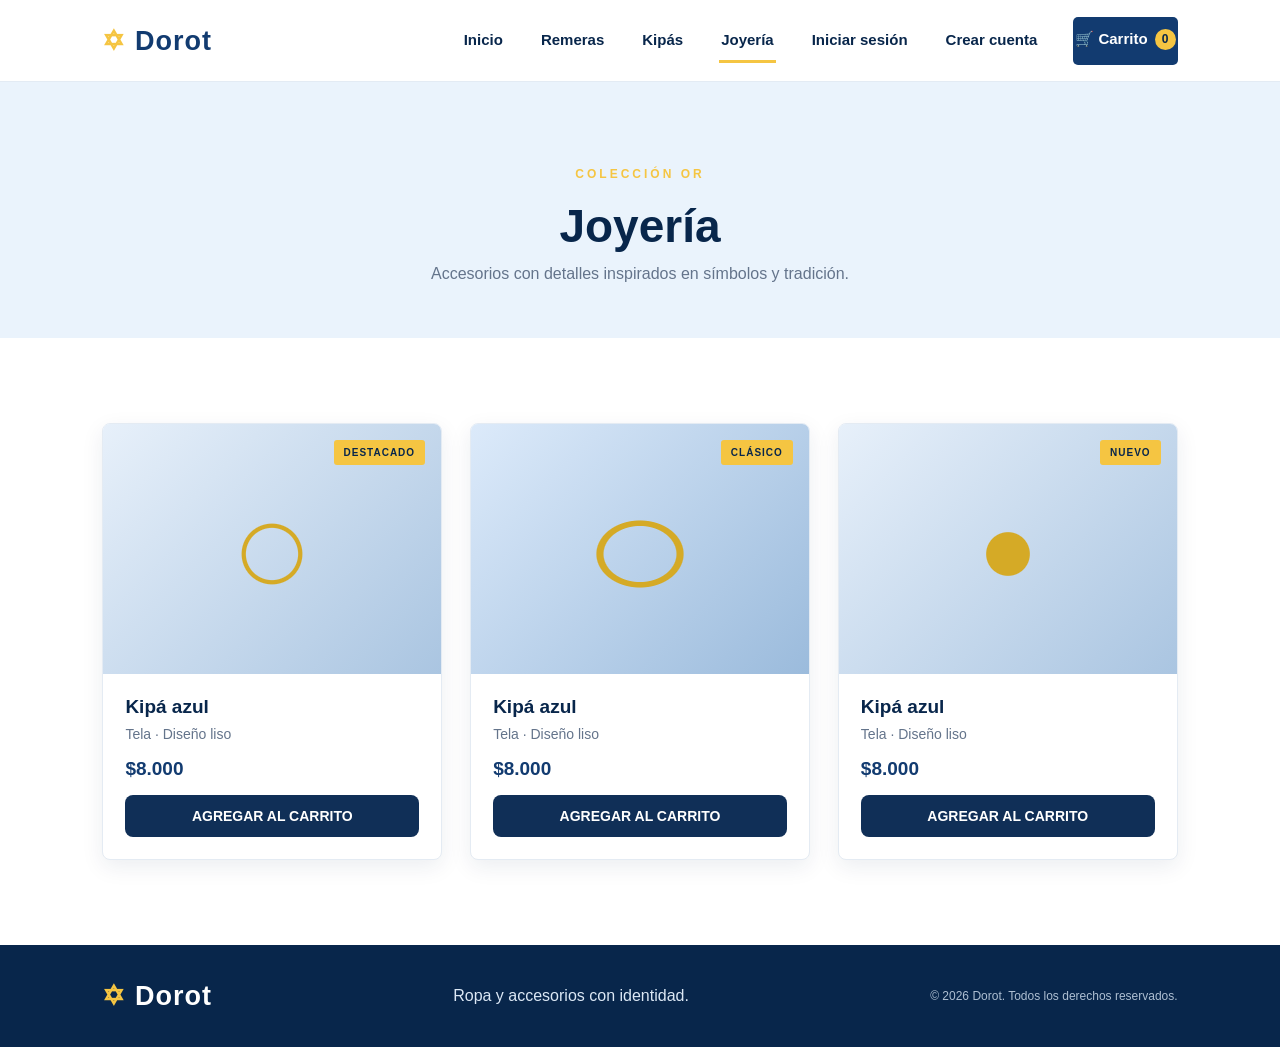
==== joyeria.html @ 9e20cc82 "Add files via upload" ====
<!DOCTYPE html>
<html lang="es">
<head>
    <meta charset="UTF-8">
    <meta name="viewport" content="width=device-width, initial-scale=1.0">
    <title>Joyería | Dorot</title>
    <link rel="stylesheet" href="style.css">
</head>
<body>
    <header class="encabezado">
    <a class="logo" href="index.php">✡ Dorot</a>

    <nav class="navegacion">
        <a href="index.php">Inicio</a>
        <a href="remeras.html">Remeras</a>
        <a href="kipas.html">Kipás</a>
        <a class="activo" href="joyeria.html">Joyería</a>
        <a href="login.php">Iniciar sesión</a>
        <a href="registro.php">Crear cuenta</a>

        <a href="#" class="boton-carrito"
        onclick="abrirCarrito(); return false;">
            🛒 Carrito
            <span class="contador-carrito" id="contador-carrito">0</span>
        </a>
    </nav>
</header>
    <main>
        <section class="cabecera-pagina">
            <p class="etiqueta">COLECCIÓN OR</p>
            <h1>Joyería</h1>
            <p>Accesorios con detalles inspirados en símbolos y tradición.</p>
        </section>
        <section class="productos">
            <div class="grilla-productos">
                <article class="tarjeta-producto">
                    <div class="producto-imagen imagen-joya-1"><span>DESTACADO</span></div>
                    <div class="producto-info">
    <h2>Kipá azul</h2>
    <p>Tela · Diseño liso</p>
    <strong>$8.000</strong>

    <button class="boton-agregar"
        onclick="agregarAlCarrito('Kipá azul', 8000)">
        AGREGAR AL CARRITO
    </button>
</div>
                </article>
                <article class="tarjeta-producto">
                    <div class="producto-imagen imagen-joya-2"><span>CLÁSICO</span></div>
                   <div class="producto-info">
    <h2>Kipá azul</h2>
    <p>Tela · Diseño liso</p>
    <strong>$8.000</strong>

    <button class="boton-agregar"
        onclick="agregarAlCarrito('Kipá azul', 8000)">
        AGREGAR AL CARRITO
    </button>
</div>
                </article>
                <article class="tarjeta-producto">
                    <div class="producto-imagen imagen-joya-3"><span>NUEVO</span></div>
                <div class="producto-info">
                <h2>Kipá azul</h2>
                <p>Tela · Diseño liso</p>
                <strong>$8.000</strong>

    <button class="boton-agregar"
        onclick="agregarAlCarrito('Kipá azul', 8000)">
        AGREGAR AL CARRITO
    </button>
</div>
                </article>
            </div>
        </section>
    </main>
    <footer class="pie"><a class="logo" href="index.html">✡ Dorot</a><p>Ropa y accesorios con identidad.</p><span>© 2026 Dorot. Todos los derechos reservados.</span></footer>
    <!-- ACÁ TERMINA EL CONTENIDO DE TU PÁGINA -->

    <div class="carrito-fondo" id="carrito-fondo"
     onclick="cerrarCarrito()"></div>

<aside class="carrito-panel" id="carrito-panel">

    <div class="carrito-encabezado">
        <h2>Mi carrito</h2>

        <button class="carrito-cerrar"
                onclick="cerrarCarrito()">
            &times;
        </button>
    </div>

    <div id="carrito-productos"></div>

    <div class="carrito-resumen">
        <div class="carrito-total-fila">
            <span>Total:</span>
            <span id="carrito-total">$0</span>
        </div>

        <button class="carrito-comprar"
                onclick="finalizarCompra()">
            FINALIZAR COMPRA
        </button>

        <button class="carrito-vaciar"
                onclick="vaciarCarrito()">
            Vaciar carrito
        </button>
    </div>

</aside>

<script src="carrito.js"></script>
</body>
</html>
---- style.css ----
/* PALETA: azul, blanco y pequeños detalles amarillos */
:root {
    --azul: #123b70;
    --azul-oscuro: #08264b;
    --azul-claro: #eaf3fc;
    --blanco: #ffffff;
    --amarillo: #f5c542;
    --texto: #18304d;
    --gris: #64748b;
}

* {
    margin: 0;
    padding: 0;
    box-sizing: border-box;
}

html { scroll-behavior: smooth; }

body {
    font-family: Arial, Helvetica, sans-serif;
    color: var(--texto);
    background: var(--blanco);
}

.encabezado {
    width: 100%;
    min-height: 82px;
    padding: 0 8%;
    display: flex;
    align-items: center;
    justify-content: space-between;
    background: var(--blanco);
    border-bottom: 1px solid #e3ebf4;
    position: sticky;
    top: 0;
    z-index: 10;
}

.logo {
    color: var(--azul);
    text-decoration: none;
    font-size: 27px;
    font-weight: 800;
    letter-spacing: 1px;
}

.logo:first-letter { color: var(--amarillo); }

.navegacion {
    display: flex;
    align-items: center;
    gap: 34px;
}

.navegacion a {
    color: var(--azul-oscuro);
    text-decoration: none;
    font-size: 15px;
    font-weight: 600;
    padding: 12px 2px;
    border-bottom: 3px solid transparent;
    transition: color .25s, border-color .25s, transform .25s;
}

.navegacion a:hover {
    color: var(--azul);
    border-bottom-color: var(--amarillo);
    transform: translateY(-2px);
}

.navegacion a.activo { border-bottom-color: var(--amarillo); }

.portada {
    min-height: 480px;
    padding: 110px 10%;
    display: flex;
    flex-direction: column;
    align-items: flex-start;
    justify-content: center;
    color: var(--blanco);
    background: linear-gradient(115deg, var(--azul-oscuro), var(--azul));
}

.etiqueta {
    color: var(--amarillo);
    font-size: 12px;
    font-weight: 800;
    letter-spacing: 3px;
    margin-bottom: 18px;
}

.portada h1 {
    max-width: 700px;
    font-size: clamp(42px, 7vw, 76px);
    line-height: 1.05;
    margin-bottom: 20px;
}

.descripcion {
    max-width: 540px;
    color: #e1ebf7;
    font-size: 18px;
    line-height: 1.7;
    margin-bottom: 30px;
}

.boton {
    display: inline-block;
    padding: 14px 24px;
    color: var(--azul-oscuro);
    background: var(--amarillo);
    text-decoration: none;
    font-weight: 800;
    border-radius: 4px;
    transition: transform .25s, background .25s;
}

.boton:hover {
    background: #ffda68;
    transform: translateY(-3px);
}

.secciones, .productos {
    padding: 85px 8%;
}

.titulo-seccion { text-align: center; margin-bottom: 42px; }
.titulo-seccion h2, .cabecera-pagina h1 {
    color: var(--azul-oscuro);
    font-size: clamp(32px, 5vw, 46px);
    margin-bottom: 12px;
}
.titulo-seccion p:not(.etiqueta) { color: var(--gris); }

.grilla {
    display: grid;
    grid-template-columns: repeat(3, 1fr);
    gap: 24px;
}

.tarjeta {
    min-height: 310px;
    border-radius: 8px;
    overflow: hidden;
    text-decoration: none;
    box-shadow: 0 8px 25px rgba(8, 38, 75, .10);
}

.categoria {
    display: flex;
    align-items: flex-end;
    padding: 28px;
    color: var(--blanco);
    background: linear-gradient(145deg, #2e6298, #0b2c54);
    transition: transform .3s, box-shadow .3s;
}

.categoria-kipas { background: linear-gradient(145deg, #477eae, #123b70); }
.categoria-joyeria { background: linear-gradient(145deg, #315b86, #092748); }

.categoria:hover {
    transform: translateY(-9px);
    box-shadow: 0 16px 32px rgba(8, 38, 75, .2);
}

.categoria-contenido span {
    color: var(--amarillo);
    font-size: 11px;
    font-weight: 800;
    letter-spacing: 2px;
}
.categoria-contenido h3 { font-size: 31px; margin: 12px 0; }
.categoria-contenido p { color: #e2ebf5; margin-bottom: 24px; }
.categoria-contenido strong { color: var(--amarillo); }

.cabecera-pagina {
    padding: 85px 8% 55px;
    text-align: center;
    background: var(--azul-claro);
}
.cabecera-pagina p:last-child { color: var(--gris); font-size: 16px; }

.grilla-productos {
    display: grid;
    grid-template-columns: repeat(3, 1fr);
    gap: 28px;
}

.tarjeta-producto {
    overflow: hidden;
    border: 1px solid #e4ebf3;
    border-radius: 8px;
    background: var(--blanco);
    box-shadow: 0 7px 22px rgba(8, 38, 75, .08);
    transition: transform .25s, box-shadow .25s;
}
.tarjeta-producto:hover {
    transform: translateY(-6px);
    box-shadow: 0 14px 28px rgba(8, 38, 75, .14);
}

.producto-imagen {
    height: 250px;
    padding: 16px;
    display: flex;
    align-items: flex-start;
    justify-content: flex-end;
    background-color: var(--azul-claro);
    background-image: radial-gradient(circle at 50% 48%, #ffffff 0 20%, transparent 20.5%), linear-gradient(135deg, #dceafa, #a9c6e4);
}
.producto-imagen span {
    padding: 7px 10px;
    border-radius: 3px;
    color: var(--azul-oscuro);
    background: var(--amarillo);
    font-size: 10px;
    font-weight: 800;
    letter-spacing: 1px;
}
.imagen-remera-2 { background-image: radial-gradient(circle at 50% 48%, #ffffff 0 22%, transparent 22.5%), linear-gradient(135deg, #c9dff3, #8fb2d8); }
.imagen-remera-3 { background-image: radial-gradient(circle at 50% 48%, #123b70 0 22%, transparent 22.5%), linear-gradient(135deg, #e7f0fa, #aac5e1); }
.imagen-kipa-1 { background-image: radial-gradient(ellipse at 50% 55%, #123b70 0 24%, transparent 24.5%), linear-gradient(135deg, #e7f0fa, #aac5e1); }
.imagen-kipa-2 { background-image: radial-gradient(ellipse at 50% 55%, #315b86 0 24%, transparent 24.5%), linear-gradient(135deg, #dceafa, #9bbbdc); }
.imagen-kipa-3 { background-image: radial-gradient(ellipse at 50% 55%, #08264b 0 24%, transparent 24.5%), linear-gradient(135deg, #e7f0fa, #aac5e1); }
.imagen-joya-1 { background-image: radial-gradient(circle at 50% 52%, transparent 0 12%, #d5aa26 12.5% 14%, transparent 14.5%), linear-gradient(135deg, #e7f0fa, #aac5e1); }
.imagen-joya-2 { background-image: radial-gradient(ellipse at 50% 52%, transparent 0 15%, #d5aa26 15.5% 18%, transparent 18.5%), linear-gradient(135deg, #dceafa, #9bbbdc); }
.imagen-joya-3 { background-image: radial-gradient(circle at 50% 52%, #d5aa26 0 10%, transparent 10.5%), linear-gradient(135deg, #e7f0fa, #aac5e1); }

.producto-info { padding: 22px; }
.producto-info h2 { color: var(--azul-oscuro); font-size: 19px; margin-bottom: 8px; }
.producto-info p { color: var(--gris); font-size: 14px; margin-bottom: 16px; }
.producto-info strong { color: var(--azul); font-size: 19px; }

.pie {
    padding: 35px 8%;
    display: flex;
    align-items: center;
    justify-content: space-between;
    gap: 18px;
    flex-wrap: wrap;
    color: #dce8f5;
    background: var(--azul-oscuro);
}
.pie .logo { color: var(--blanco); }
.pie p { color: #dce8f5; }
.pie span { color: #aebfd2; font-size: 12px; }


.auth-contenedor {
    min-height: 75vh;
    padding: 60px 20px;
    display: flex;
    align-items: center;
    justify-content: center;
    background: var(--azul-claro);
}

.auth-caja {
    width: 100%;
    max-width: 460px;
    padding: 40px;
    background: var(--blanco);
    border-radius: 10px;
    box-shadow: 0 8px 30px rgba(8, 38, 75, 0.12);
    display: flex;
    flex-direction: column;
}

.auth-caja h1 {
    color: var(--azul-oscuro);
    font-size: 32px;
    margin-bottom: 10px;
}

.auth-descripcion {
    color: var(--gris);
    font-size: 14px;
    margin-bottom: 28px;
    line-height: 1.6;
}

.auth-caja label {
    color: var(--azul-oscuro);
    font-size: 14px;
    font-weight: bold;
    margin-bottom: 8px;
}

.auth-caja input {
    width: 100%;
    padding: 13px;
    margin-bottom: 20px;
    border: 1px solid #ccd9e8;
    border-radius: 5px;
    outline: none;
    font-size: 14px;
}

.auth-caja input:focus {
    border-color: var(--azul);
    box-shadow: 0 0 0 3px rgba(18, 59, 112, 0.10);
}

.auth-boton {
    width: 100%;
    padding: 14px;
    margin-top: 5px;
    background: var(--azul);
    color: white;
    border: none;
    border-radius: 5px;
    font-size: 15px;
    font-weight: bold;
    cursor: pointer;
    transition: .3s;
}

.auth-boton:hover {
    background: var(--azul-oscuro);
    border-bottom: 3px solid var(--amarillo);
}

.auth-enlace {
    margin-top: 25px;
    text-align: center;
    color: var(--gris);
    font-size: 14px;
}

.auth-enlace a {
    color: var(--azul);
    font-weight: bold;
    text-decoration: none;
}

.auth-enlace a:hover {
    color: #c69b19;
}

/* =====================================
   CARRITO LATERAL - DOROT
===================================== */

/* Fondo oscuro */
.carrito-fondo {
    position: fixed;
    inset: 0;
    background: rgba(0, 0, 0, 0.5);
    opacity: 0;
    visibility: hidden;
    transition: 0.3s;
    z-index: 100;
}

.carrito-fondo.activo {
    opacity: 1;
    visibility: visible;
}

/* Panel lateral */
.carrito-panel {
    position: fixed;
    top: 0;
    right: -450px;
    width: 420px;
    max-width: 100%;
    height: 100vh;
    background: white;
    z-index: 101;
    display: flex;
    flex-direction: column;
    transition: right 0.35s ease;
    box-shadow: -5px 0 25px rgba(0, 0, 0, 0.15);
}

.carrito-panel.activo {
    right: 0;
}

/* Encabezado */
.carrito-encabezado {
    padding: 24px;
    background: var(--azul);
    color: white;
    display: flex;
    justify-content: space-between;
    align-items: center;
}

.carrito-encabezado h2 {
    font-size: 23px;
}

.carrito-cerrar {
    background: none;
    border: none;
    color: white;
    font-size: 28px;
    cursor: pointer;
}

/* Productos */
#carrito-productos {
    flex: 1;
    padding: 20px;
    overflow-y: auto;
}

.carrito-producto {
    display: flex;
    gap: 15px;
    padding: 18px 0;
    border-bottom: 1px solid #e4ebf3;
}

.carrito-producto-imagen {
    width: 85px;
    min-width: 85px;
    height: 85px;
    display: flex;
    align-items: center;
    justify-content: center;
    background: var(--azul-claro);
    color: var(--azul);
    font-size: 30px;
    border-radius: 6px;
}

.carrito-info {
    flex: 1;
}

.carrito-info h3 {
    color: var(--azul-oscuro);
    font-size: 16px;
    margin-bottom: 7px;
}

.carrito-info p {
    color: var(--azul);
    font-weight: bold;
    margin-bottom: 10px;
}

.carrito-cantidad {
    display: flex;
    align-items: center;
    gap: 12px;
    margin-bottom: 8px;
}

.carrito-cantidad button {
    width: 27px;
    height: 27px;
    border: none;
    background: var(--azul-claro);
    color: var(--azul);
    font-size: 18px;
    cursor: pointer;
    border-radius: 4px;
}

.carrito-cantidad button:hover {
    background: var(--amarillo);
}

.eliminar-producto {
    border: none;
    background: none;
    color: #c0392b;
    cursor: pointer;
    font-size: 12px;
}

.carrito-vacio {
    text-align: center;
    padding: 55px 10px;
    color: var(--gris);
}

.carrito-vacio p {
    font-size: 19px;
    font-weight: bold;
    margin-bottom: 10px;
}

/* Resumen */
.carrito-resumen {
    padding: 24px;
    border-top: 1px solid #e4ebf3;
}

.carrito-total-fila {
    display: flex;
    justify-content: space-between;
    color: var(--azul-oscuro);
    font-size: 20px;
    font-weight: bold;
    margin-bottom: 20px;
}

.carrito-comprar {
    width: 100%;
    padding: 15px;
    background: var(--azul);
    color: white;
    border: none;
    border-radius: 5px;
    font-weight: bold;
    cursor: pointer;
    transition: 0.3s;
}

.carrito-comprar:hover {
    background: var(--azul-oscuro);
    border-bottom: 3px solid var(--amarillo);
}

.carrito-vaciar {
    width: 100%;
    margin-top: 12px;
    padding: 10px;
    background: white;
    color: var(--gris);
    border: 1px solid #ccd9e8;
    border-radius: 5px;
    cursor: pointer;
}

/* Botón del menú */
.boton-carrito {
    display: inline-flex;
    align-items: center;
    gap: 7px;
    padding: 9px 13px;
    background: var(--azul);
    color: white !important;
    border-radius: 5px;
    text-decoration: none;
    font-weight: bold;
    cursor: pointer;
}

.boton-carrito:hover {
    background: var(--azul-oscuro);
}

.contador-carrito {
    background: var(--amarillo);
    color: var(--azul-oscuro);
    border-radius: 50%;
    min-width: 21px;
    height: 21px;
    display: inline-flex;
    align-items: center;
    justify-content: center;
    font-size: 12px;
}
.boton-agregar {
    width: 100%;
    padding: 13px;
    margin-top: 15px;
    background-color: #102f57;
    color: white;
    border: none;
    border-radius: 8px;
    font-size: 14px;
    font-weight: bold;
    cursor: pointer;
    transition: 0.3s;
}

.boton-agregar:hover {
    background-color: #f5c542;
    color: #102f57;
    transform: translateY(-2px);
}
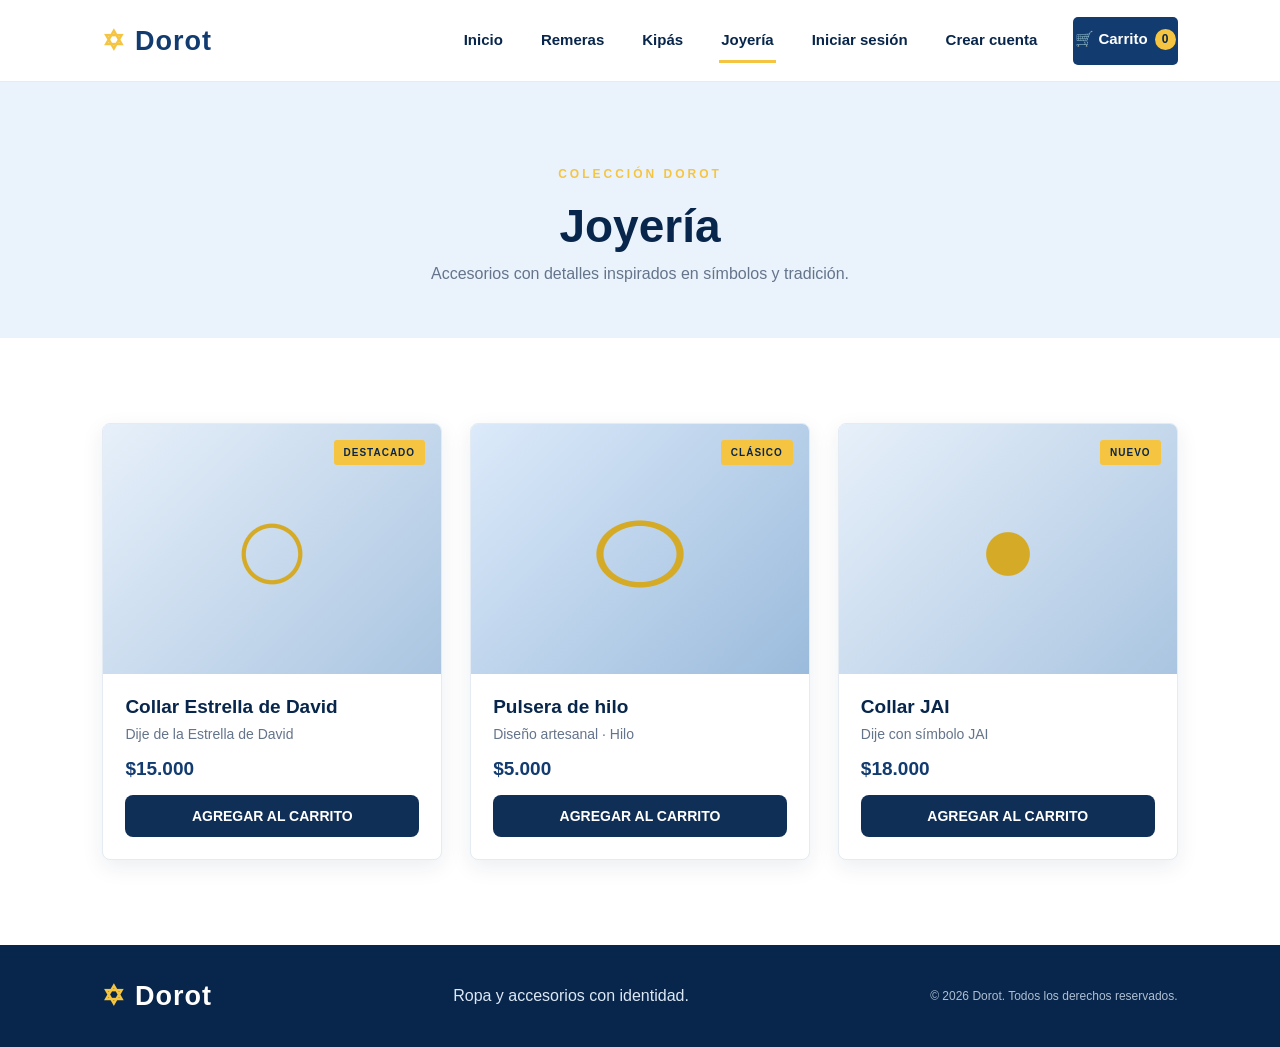
==== commit 7288bbe8: "cambios" ====
--- a/joyeria.html
+++ b/joyeria.html
@@ -1,13 +1,15 @@
+
 <!DOCTYPE html>
 <html lang="es">
 <head>
     <meta charset="UTF-8">
     <meta name="viewport" content="width=device-width, initial-scale=1.0">
-    <title>Joyería | Dorot</title>
+    <title>Joyería | DOROT</title>
     <link rel="stylesheet" href="style.css">
 </head>
 <body>
-    <header class="encabezado">
+
+<header class="encabezado">
     <a class="logo" href="index.php">✡ Dorot</a>
 
     <nav class="navegacion">
@@ -19,77 +21,87 @@
         <a href="registro.php">Crear cuenta</a>
 
         <a href="#" class="boton-carrito"
-        onclick="abrirCarrito(); return false;">
+           onclick="abrirCarrito(); return false;">
             🛒 Carrito
             <span class="contador-carrito" id="contador-carrito">0</span>
         </a>
     </nav>
 </header>
-    <main>
-        <section class="cabecera-pagina">
-            <p class="etiqueta">COLECCIÓN OR</p>
-            <h1>Joyería</h1>
-            <p>Accesorios con detalles inspirados en símbolos y tradición.</p>
-        </section>
-        <section class="productos">
-            <div class="grilla-productos">
-                <article class="tarjeta-producto">
-                    <div class="producto-imagen imagen-joya-1"><span>DESTACADO</span></div>
-                    <div class="producto-info">
-    <h2>Kipá azul</h2>
-    <p>Tela · Diseño liso</p>
-    <strong>$8.000</strong>
 
-    <button class="boton-agregar"
-        onclick="agregarAlCarrito('Kipá azul', 8000)">
-        AGREGAR AL CARRITO
-    </button>
-</div>
-                </article>
-                <article class="tarjeta-producto">
-                    <div class="producto-imagen imagen-joya-2"><span>CLÁSICO</span></div>
-                   <div class="producto-info">
-    <h2>Kipá azul</h2>
-    <p>Tela · Diseño liso</p>
-    <strong>$8.000</strong>
+<main>
+    <section class="cabecera-pagina">
+        <p class="etiqueta">COLECCIÓN DOROT</p>
+        <h1>Joyería</h1>
+        <p>Accesorios con detalles inspirados en símbolos y tradición.</p>
+    </section>
 
-    <button class="boton-agregar"
-        onclick="agregarAlCarrito('Kipá azul', 8000)">
-        AGREGAR AL CARRITO
-    </button>
-</div>
-                </article>
-                <article class="tarjeta-producto">
-                    <div class="producto-imagen imagen-joya-3"><span>NUEVO</span></div>
+    <section class="productos">
+        <div class="grilla-productos">
+
+            <article class="tarjeta-producto">
+                <div class="producto-imagen imagen-joya-1">
+                    <span>DESTACADO</span>
+                </div>
                 <div class="producto-info">
-                <h2>Kipá azul</h2>
-                <p>Tela · Diseño liso</p>
-                <strong>$8.000</strong>
+                    <h2>Collar Estrella de David</h2>
+                    <p>Dije de la Estrella de David</p>
+                    <strong>$15.000</strong>
+                    <button class="boton-agregar"
+                        onclick="agregarAlCarrito(11)">
+                        AGREGAR AL CARRITO
+                    </button>
+                </div>
+            </article>
 
-    <button class="boton-agregar"
-        onclick="agregarAlCarrito('Kipá azul', 8000)">
-        AGREGAR AL CARRITO
-    </button>
-</div>
-                </article>
-            </div>
-        </section>
-    </main>
-    <footer class="pie"><a class="logo" href="index.html">✡ Dorot</a><p>Ropa y accesorios con identidad.</p><span>© 2026 Dorot. Todos los derechos reservados.</span></footer>
-    <!-- ACÁ TERMINA EL CONTENIDO DE TU PÁGINA -->
+            <article class="tarjeta-producto">
+                <div class="producto-imagen imagen-joya-2">
+                    <span>CLÁSICO</span>
+                </div>
+                <div class="producto-info">
+                    <h2>Pulsera de hilo</h2>
+                    <p>Diseño artesanal · Hilo</p>
+                    <strong>$5.000</strong>
+                    <button class="boton-agregar"
+                        onclick="agregarAlCarrito(12)">
+                        AGREGAR AL CARRITO
+                    </button>
+                </div>
+            </article>
 
-    <div class="carrito-fondo" id="carrito-fondo"
+            <article class="tarjeta-producto">
+                <div class="producto-imagen imagen-joya-3">
+                    <span>NUEVO</span>
+                </div>
+                <div class="producto-info">
+                    <h2>Collar JAI</h2>
+                    <p>Dije con símbolo JAI</p>
+                    <strong>$18.000</strong>
+                    <button class="boton-agregar"
+                        onclick="agregarAlCarrito(13)">
+                        AGREGAR AL CARRITO
+                    </button>
+                </div>
+            </article>
+
+        </div>
+    </section>
+</main>
+
+<footer class="pie">
+    <a class="logo" href="index.php">✡ Dorot</a>
+    <p>Ropa y accesorios con identidad.</p>
+    <span>© 2026 Dorot. Todos los derechos reservados.</span>
+</footer>
+
+<div class="carrito-fondo" id="carrito-fondo"
      onclick="cerrarCarrito()"></div>
 
 <aside class="carrito-panel" id="carrito-panel">
 
     <div class="carrito-encabezado">
         <h2>Mi carrito</h2>
-
         <button class="carrito-cerrar"
-                onclick="cerrarCarrito()">
-            &times;
-        </button>
+                onclick="cerrarCarrito()">&times;</button>
     </div>
 
     <div id="carrito-productos"></div>
@@ -110,9 +122,9 @@
             Vaciar carrito
         </button>
     </div>
-
 </aside>
 
-<script src="carrito.js"></script>
+<script src="carrito.js?v=2" defer></script>
+
 </body>
-</html>+</html>
